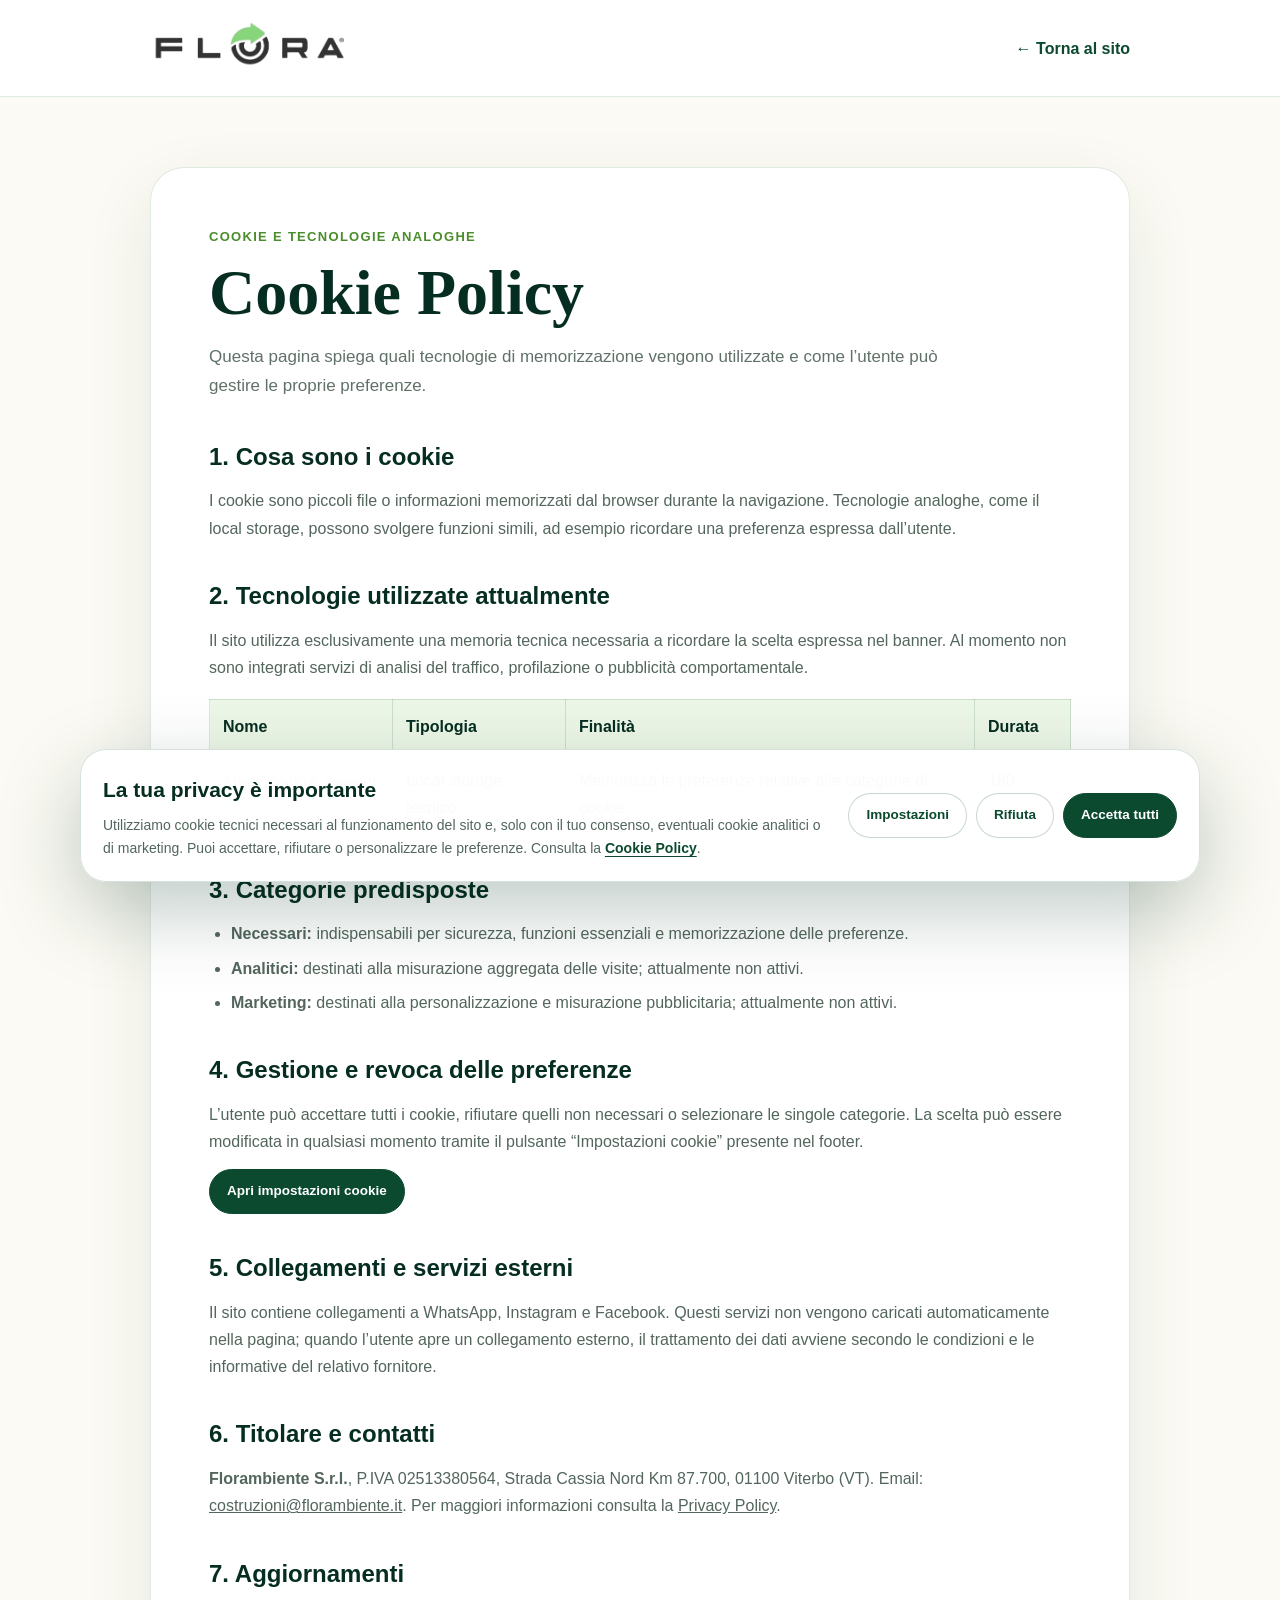
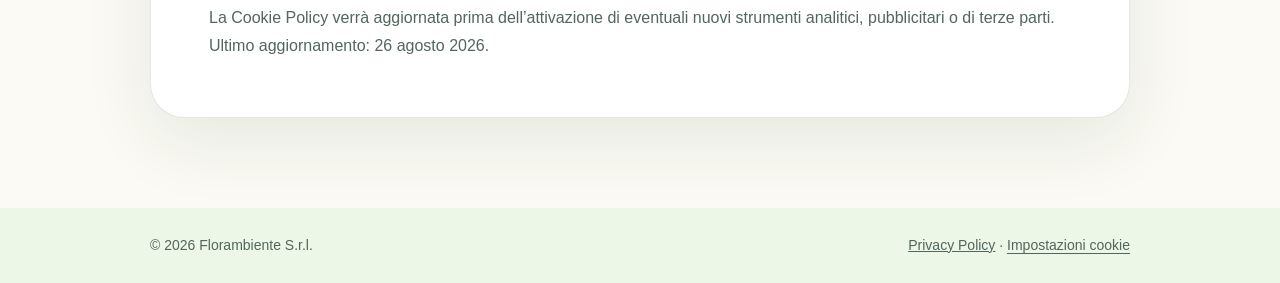
==== cookie-policy.html @ 14ec1963 "Add files via upload" ====
<!DOCTYPE html>
<html lang="it">
<head>
  <meta charset="UTF-8">
  <meta name="viewport" content="width=device-width, initial-scale=1.0">
  <title>Cookie Policy | FLORA</title>
  <meta name="description" content="Informativa sull'utilizzo di cookie e tecnologie analoghe nel sito FLORA.">
  <link rel="stylesheet" href="./privacy-cookie.css">
  <style>
    :root { --green:#0b4a2f; --dark:#062d21; --muted:#607168; --cream:#fbfaf4; }
    * { box-sizing:border-box; margin:0; padding:0; }
    body { font-family:Arial, Helvetica, sans-serif; color:#14251c; background:var(--cream); line-height:1.7; }
    a { color:inherit; }
    header { padding:20px 0; background:#fff; border-bottom:1px solid rgba(11,74,47,.12); }
    .container { width:min(100% - 32px, 980px); margin:auto; }
    .nav { display:flex; justify-content:space-between; align-items:center; gap:20px; }
    .nav img { height:48px; width:auto; }
    .back { color:var(--green); font-weight:800; text-decoration:none; }
    main { padding:70px 0 90px; }
    .legal-card { padding:clamp(26px,5vw,58px); border:1px solid rgba(11,74,47,.12); border-radius:34px; background:#fff; box-shadow:0 24px 70px rgba(18,68,38,.09); }
    .eyebrow { margin-bottom:12px; color:#4a8d2b; font-size:13px; font-weight:900; letter-spacing:.1em; text-transform:uppercase; }
    h1 { margin-bottom:16px; color:var(--dark); font-family:Georgia, serif; font-size:clamp(38px,7vw,64px); line-height:1.04; }
    .intro { max-width:780px; margin-bottom:36px; color:var(--muted); font-size:17px; }
    h2 { margin:34px 0 10px; color:var(--dark); font-size:24px; }
    p, li { color:#53665c; }
    ul { padding-left:22px; display:grid; gap:7px; }
    table { width:100%; margin:18px 0; border-collapse:collapse; }
    th, td { padding:13px; border:1px solid rgba(11,74,47,.14); text-align:left; vertical-align:top; }
    th { background:#edf7e8; color:var(--dark); }
    footer { padding:26px 0; background:#edf7e8; color:#52665c; font-size:14px; }
    .footer-row { display:flex; justify-content:space-between; gap:16px; flex-wrap:wrap; }
    @media(max-width:680px){ table,tbody,tr,th,td{display:block} thead{display:none} td{border-top:0} tr{margin-bottom:16px;border-top:1px solid rgba(11,74,47,.14)} }
  </style>
</head>
<body>
  <header><div class="container nav"><a href="index.html"><img src="./logo.png" alt="FLORA"></a><a class="back" href="index.html">← Torna al sito</a></div></header>
  <main>
    <div class="container">
      <article class="legal-card">
        <div class="eyebrow">Cookie e tecnologie analoghe</div>
        <h1>Cookie Policy</h1>
        <p class="intro">Questa pagina spiega quali tecnologie di memorizzazione vengono utilizzate e come l’utente può gestire le proprie preferenze.</p>

        <h2>1. Cosa sono i cookie</h2>
        <p>I cookie sono piccoli file o informazioni memorizzati dal browser durante la navigazione. Tecnologie analoghe, come il local storage, possono svolgere funzioni simili, ad esempio ricordare una preferenza espressa dall’utente.</p>

        <h2>2. Tecnologie utilizzate attualmente</h2>
        <p>Il sito utilizza esclusivamente una memoria tecnica necessaria a ricordare la scelta espressa nel banner. Al momento non sono integrati servizi di analisi del traffico, profilazione o pubblicità comportamentale.</p>
        <table>
          <thead><tr><th>Nome</th><th>Tipologia</th><th>Finalità</th><th>Durata</th></tr></thead>
          <tbody><tr><td><code>flora_cookie_consent</code></td><td>Local storage tecnico</td><td>Memorizza le preferenze relative alle categorie di cookie.</td><td>180 giorni</td></tr></tbody>
        </table>

        <h2>3. Categorie predisposte</h2>
        <ul>
          <li><strong>Necessari:</strong> indispensabili per sicurezza, funzioni essenziali e memorizzazione delle preferenze.</li>
          <li><strong>Analitici:</strong> destinati alla misurazione aggregata delle visite; attualmente non attivi.</li>
          <li><strong>Marketing:</strong> destinati alla personalizzazione e misurazione pubblicitaria; attualmente non attivi.</li>
        </ul>

        <h2>4. Gestione e revoca delle preferenze</h2>
        <p>L’utente può accettare tutti i cookie, rifiutare quelli non necessari o selezionare le singole categorie. La scelta può essere modificata in qualsiasi momento tramite il pulsante “Impostazioni cookie” presente nel footer.</p>
        <p style="margin-top:14px"><button type="button" class="cookie-btn primary" data-cookie-action="settings">Apri impostazioni cookie</button></p>

        <h2>5. Collegamenti e servizi esterni</h2>
        <p>Il sito contiene collegamenti a WhatsApp, Instagram e Facebook. Questi servizi non vengono caricati automaticamente nella pagina; quando l’utente apre un collegamento esterno, il trattamento dei dati avviene secondo le condizioni e le informative del relativo fornitore.</p>

        <h2>6. Titolare e contatti</h2>
        <p><strong>Florambiente S.r.l.</strong>, P.IVA 02513380564, Strada Cassia Nord Km 87.700, 01100 Viterbo (VT). Email: <a href="mailto:costruzioni@florambiente.it">costruzioni@florambiente.it</a>. Per maggiori informazioni consulta la <a href="privacy.html">Privacy Policy</a>.</p>

        <h2>7. Aggiornamenti</h2>
        <p>La Cookie Policy verrà aggiornata prima dell’attivazione di eventuali nuovi strumenti analitici, pubblicitari o di terze parti. Ultimo aggiornamento: 26 agosto 2026.</p>
      </article>
    </div>
  </main>
  <footer><div class="container footer-row"><span>© 2026 Florambiente S.r.l.</span><span><a href="privacy.html">Privacy Policy</a> · <button type="button" class="cookie-settings-link" data-cookie-action="settings">Impostazioni cookie</button></span></div></footer>
  <script src="./privacy-cookie.js"></script>
</body>
</html>
---- privacy-cookie.css ----
.privacy-check {
  display: flex;
  align-items: flex-start;
  gap: 11px;
  margin-top: 4px;
  color: #52665c;
  font-size: 13.5px;
  line-height: 1.55;
}

#privacyConsent {
  width: 18px;
  height: 18px;
  min-height: 18px;
  padding: 0;
  border-radius: 4px;
  margin-top: 2px;
  flex: 0 0 auto;
  accent-color: #0b4a2f;
}

.privacy-check a,
.legal-link {
  color: #0b4a2f;
  font-weight: 850;
  text-decoration: underline;
  text-underline-offset: 3px;
}

.cookie-banner {
  position: fixed;
  left: 18px;
  right: 18px;
  bottom: 18px;
  z-index: 5000;
  display: none;
  width: min(1120px, calc(100% - 36px));
  margin: 0 auto;
  padding: 22px;
  border: 1px solid rgba(11, 74, 47, 0.16);
  border-radius: 26px;
  background: rgba(255, 255, 255, 0.98);
  box-shadow: 0 28px 80px rgba(5, 47, 33, 0.25);
  color: #10251a;
}

.cookie-banner.visible {
  display: block;
}

.cookie-banner-inner {
  display: grid;
  grid-template-columns: 1fr auto;
  gap: 22px;
  align-items: center;
}

.cookie-banner h2 {
  margin: 0 0 7px;
  font-size: 21px;
}

.cookie-banner p {
  margin: 0;
  color: #52665c;
  font-size: 14px;
  line-height: 1.6;
}

.cookie-actions {
  display: flex;
  flex-wrap: wrap;
  justify-content: flex-end;
  gap: 9px;
}

.cookie-btn {
  min-height: 44px;
  padding: 10px 17px;
  border: 1px solid rgba(11, 74, 47, 0.22);
  border-radius: 999px;
  background: white;
  color: #0b4a2f;
  font: inherit;
  font-size: 13.5px;
  font-weight: 900;
  cursor: pointer;
}

.cookie-btn.primary {
  border-color: #0b4a2f;
  background: #0b4a2f;
  color: white;
}

.cookie-btn:hover,
.cookie-btn:focus-visible {
  transform: translateY(-1px);
  box-shadow: 0 8px 22px rgba(11, 74, 47, 0.14);
}

.cookie-modal {
  position: fixed;
  inset: 0;
  z-index: 5100;
  display: none;
  place-items: center;
  padding: 18px;
  background: rgba(4, 34, 23, 0.72);
  backdrop-filter: blur(8px);
}

.cookie-modal.open {
  display: grid;
}

.cookie-panel {
  width: min(620px, 100%);
  max-height: calc(100vh - 36px);
  overflow-y: auto;
  padding: 30px;
  border-radius: 28px;
  background: #fff;
  box-shadow: 0 36px 90px rgba(0, 0, 0, 0.32);
  color: #10251a;
}

.cookie-panel-head {
  display: flex;
  justify-content: space-between;
  gap: 18px;
  align-items: flex-start;
  margin-bottom: 20px;
}

.cookie-panel h2 {
  margin: 0 0 7px;
  font-size: 28px;
}

.cookie-panel p {
  color: #52665c;
  line-height: 1.6;
}

.cookie-close {
  width: 42px;
  height: 42px;
  flex: 0 0 auto;
  border: 0;
  border-radius: 50%;
  background: #edf7e8;
  color: #0b4a2f;
  font-size: 25px;
  cursor: pointer;
}

.cookie-option {
  display: flex;
  justify-content: space-between;
  gap: 20px;
  padding: 17px 0;
  border-top: 1px solid rgba(11, 74, 47, 0.12);
}

.cookie-option strong {
  display: block;
  margin-bottom: 4px;
}

.cookie-option p {
  margin: 0;
  font-size: 13px;
}

.cookie-switch {
  width: 46px;
  height: 24px;
  min-height: 24px;
  padding: 0;
  margin-top: 4px;
  accent-color: #0b4a2f;
}

.cookie-panel-actions {
  display: flex;
  flex-wrap: wrap;
  justify-content: flex-end;
  gap: 9px;
  margin-top: 22px;
}

.cookie-settings-link {
  border: 0;
  padding: 0;
  background: none;
  color: inherit;
  font: inherit;
  cursor: pointer;
  text-decoration: underline;
  text-underline-offset: 3px;
}

@media (max-width: 760px) {
  .cookie-banner {
    left: 10px;
    right: 10px;
    bottom: 10px;
    width: calc(100% - 20px);
    padding: 18px;
    border-radius: 22px;
  }

  .cookie-banner-inner {
    grid-template-columns: 1fr;
    gap: 16px;
  }

  .cookie-actions,
  .cookie-panel-actions {
    display: grid;
    grid-template-columns: 1fr;
  }

  .cookie-btn {
    width: 100%;
  }

  .cookie-panel {
    padding: 22px;
    border-radius: 23px;
  }
}
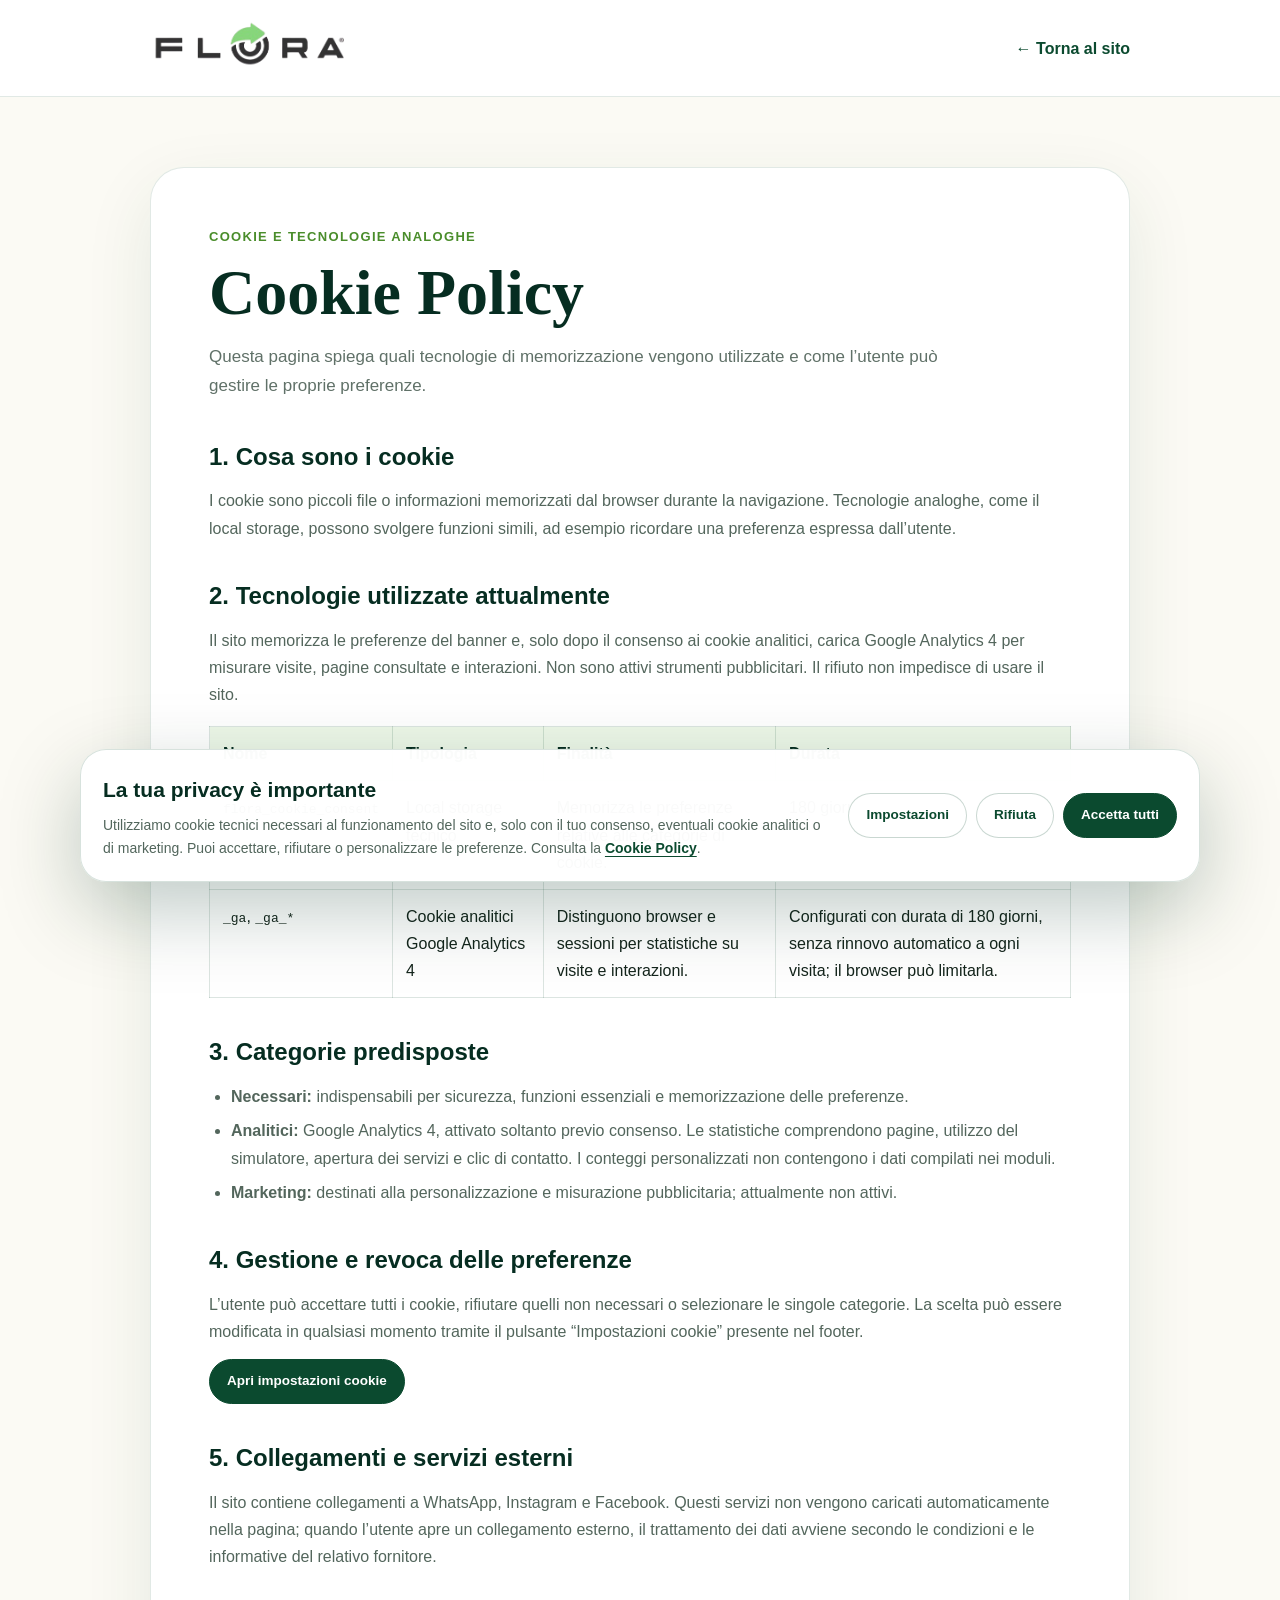
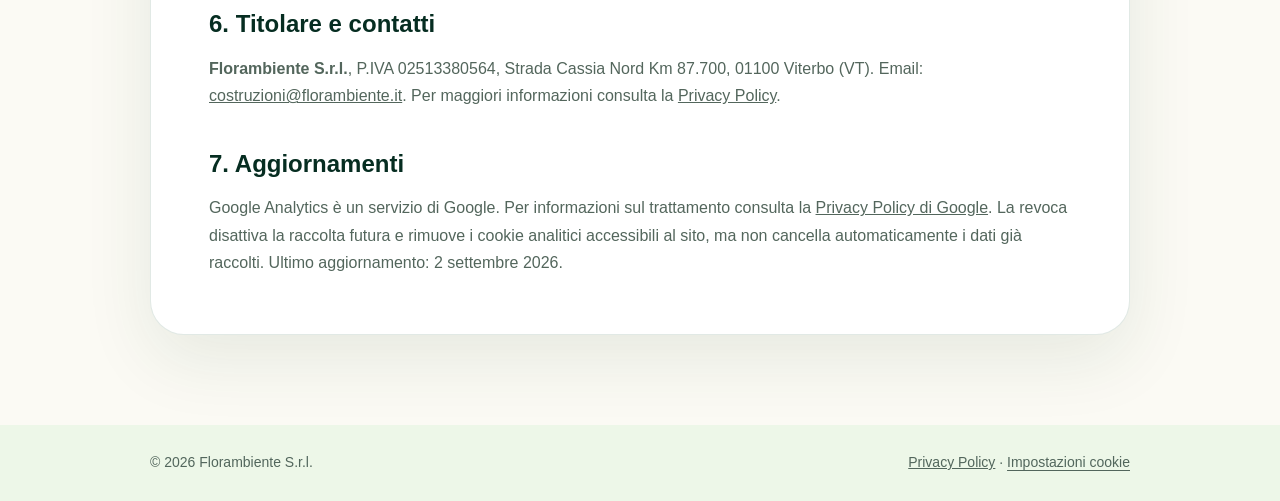
==== commit a74bce4b: "Add files via upload" ====
--- a/cookie-policy.html
+++ b/cookie-policy.html
@@ -45,16 +45,17 @@
         <p>I cookie sono piccoli file o informazioni memorizzati dal browser durante la navigazione. Tecnologie analoghe, come il local storage, possono svolgere funzioni simili, ad esempio ricordare una preferenza espressa dall’utente.</p>
 
         <h2>2. Tecnologie utilizzate attualmente</h2>
-        <p>Il sito utilizza esclusivamente una memoria tecnica necessaria a ricordare la scelta espressa nel banner. Al momento non sono integrati servizi di analisi del traffico, profilazione o pubblicità comportamentale.</p>
+        <p>Il sito memorizza le preferenze del banner e, solo dopo il consenso ai cookie analitici, carica Google Analytics 4 per misurare visite, pagine consultate e interazioni. Non sono attivi strumenti pubblicitari. Il rifiuto non impedisce di usare il sito.</p>
         <table>
           <thead><tr><th>Nome</th><th>Tipologia</th><th>Finalità</th><th>Durata</th></tr></thead>
-          <tbody><tr><td><code>flora_cookie_consent</code></td><td>Local storage tecnico</td><td>Memorizza le preferenze relative alle categorie di cookie.</td><td>180 giorni</td></tr></tbody>
+          <tbody><tr><td><code>flora_cookie_consent</code></td><td>Local storage tecnico</td><td>Memorizza le preferenze relative alle categorie di cookie.</td><td>180 giorni</td></tr>
+          <tr><td><code>_ga</code>, <code>_ga_*</code></td><td>Cookie analitici Google Analytics 4</td><td>Distinguono browser e sessioni per statistiche su visite e interazioni.</td><td>Configurati con durata di 180 giorni, senza rinnovo automatico a ogni visita; il browser può limitarla.</td></tr></tbody>
         </table>
 
         <h2>3. Categorie predisposte</h2>
         <ul>
           <li><strong>Necessari:</strong> indispensabili per sicurezza, funzioni essenziali e memorizzazione delle preferenze.</li>
-          <li><strong>Analitici:</strong> destinati alla misurazione aggregata delle visite; attualmente non attivi.</li>
+          <li><strong>Analitici:</strong> Google Analytics 4, attivato soltanto previo consenso. Le statistiche comprendono pagine, utilizzo del simulatore, apertura dei servizi e clic di contatto. I conteggi personalizzati non contengono i dati compilati nei moduli.</li>
           <li><strong>Marketing:</strong> destinati alla personalizzazione e misurazione pubblicitaria; attualmente non attivi.</li>
         </ul>
 
@@ -69,7 +70,7 @@
         <p><strong>Florambiente S.r.l.</strong>, P.IVA 02513380564, Strada Cassia Nord Km 87.700, 01100 Viterbo (VT). Email: <a href="mailto:costruzioni@florambiente.it">costruzioni@florambiente.it</a>. Per maggiori informazioni consulta la <a href="privacy.html">Privacy Policy</a>.</p>
 
         <h2>7. Aggiornamenti</h2>
-        <p>La Cookie Policy verrà aggiornata prima dell’attivazione di eventuali nuovi strumenti analitici, pubblicitari o di terze parti. Ultimo aggiornamento: 26 agosto 2026.</p>
+        <p>Google Analytics è un servizio di Google. Per informazioni sul trattamento consulta la <a href="https://policies.google.com/privacy" target="_blank" rel="noopener">Privacy Policy di Google</a>. La revoca disattiva la raccolta futura e rimuove i cookie analitici accessibili al sito, ma non cancella automaticamente i dati già raccolti. Ultimo aggiornamento: 2 settembre 2026.</p>
       </article>
     </div>
   </main>
